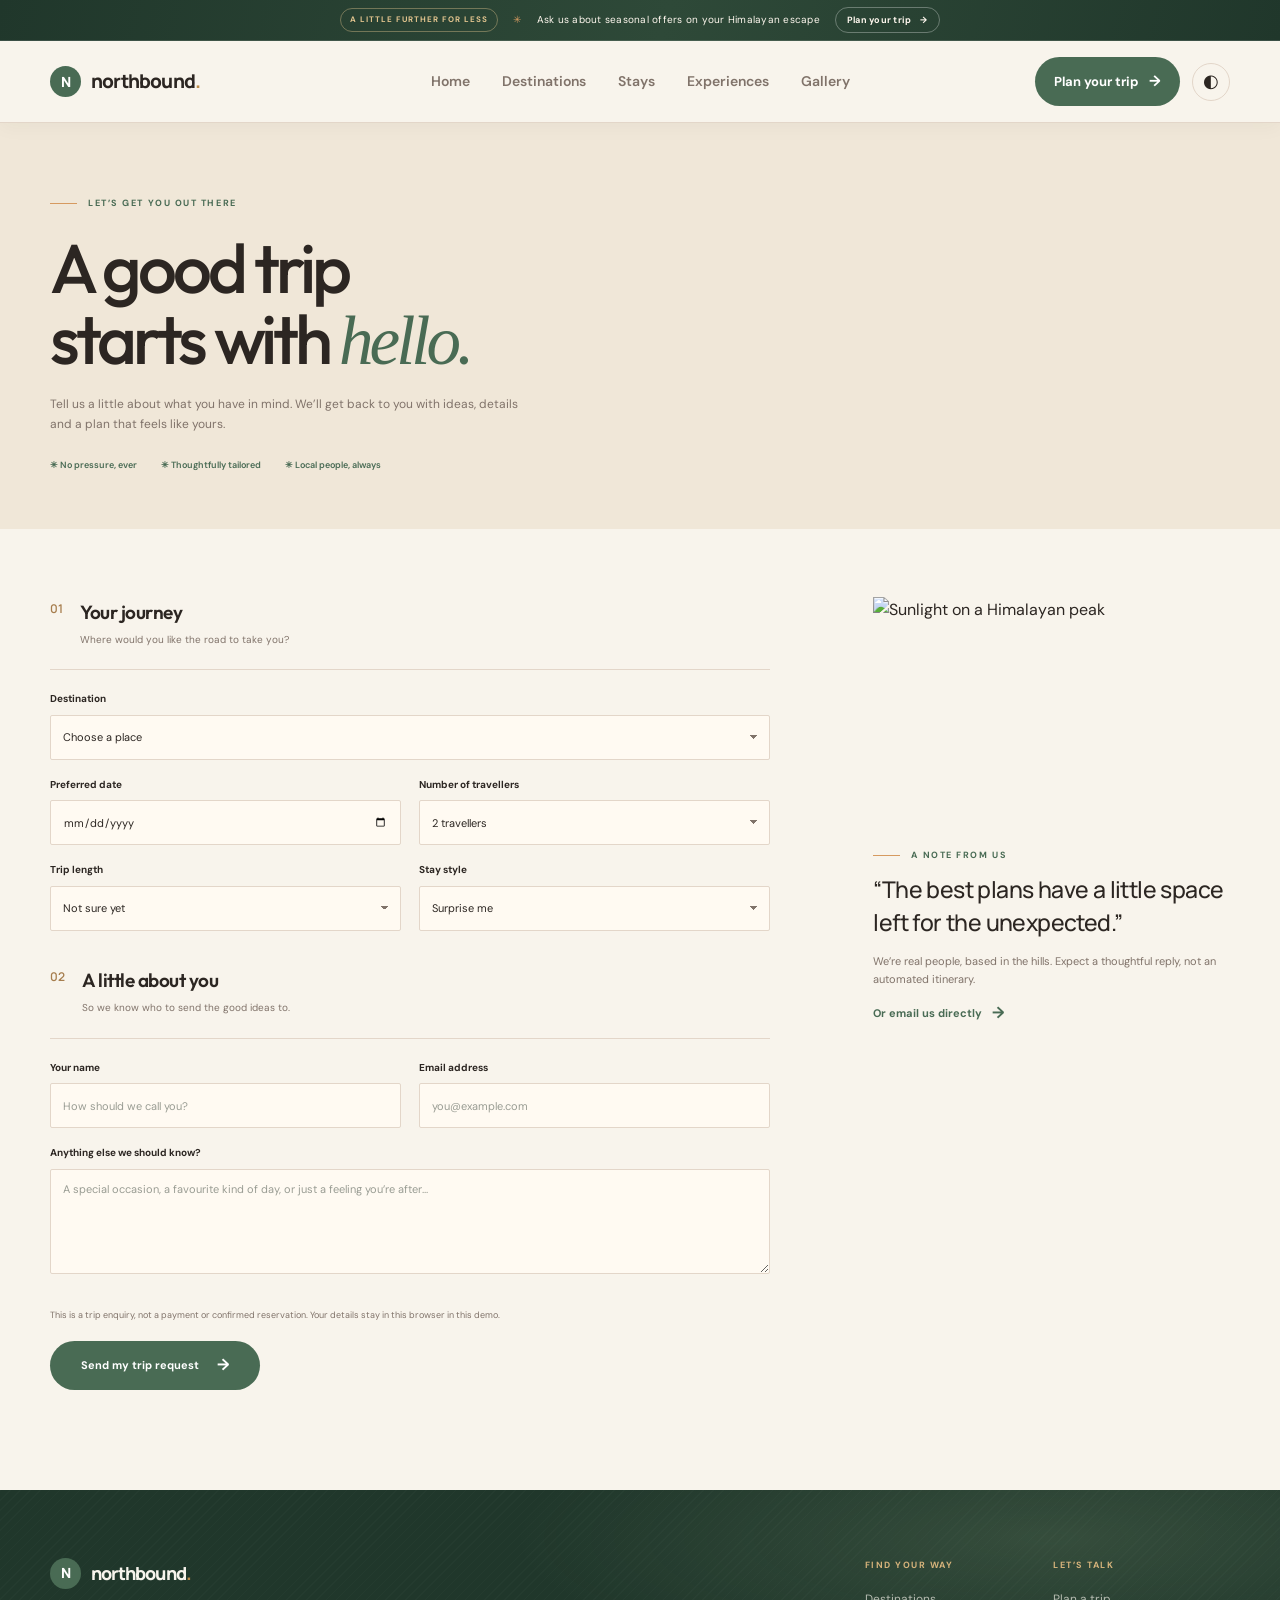
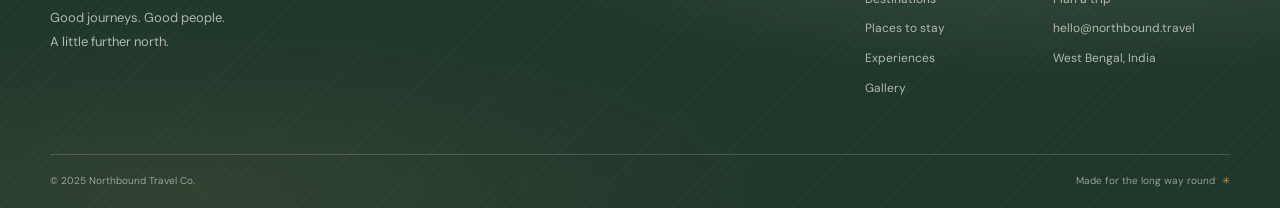
==== booking.html @ 95578950 "Initial commit" ====
<!doctype html>
<html lang="en">
<head>
  <meta charset="utf-8"><meta name="viewport" content="width=device-width, initial-scale=1">
  <meta name="description" content="Tell us about your Himalayan trip and the Northbound team will help shape your journey.">
  <meta name="theme-color" content="#f7f6f1">
  <title>Plan your trip — Northbound</title>
  <link rel="preconnect" href="https://fonts.googleapis.com"><link rel="preconnect" href="https://fonts.gstatic.com" crossorigin>
  <link href="https://fonts.googleapis.com/css2?family=DM+Sans:wght@400;500;600;700&family=Manrope:wght@400;500;600;700;800&family=Outfit:wght@400;500;600;700;800&display=swap" rel="stylesheet">
  <link rel="stylesheet" href="css/travel.css"><script src="js/site.js" defer></script>
</head>
<body>
  <aside class="announcement-bar" aria-label="Seasonal travel offers"><div class="announcement-group"><span>A LITTLE FURTHER FOR LESS</span><span class="announcement-star" aria-hidden="true">✳</span><span>Ask us about seasonal offers on your Himalayan escape</span><a href="booking.html">Plan your trip <span aria-hidden="true">→</span></a></div></aside>
  <header class="site-header"><div class="container nav-wrap"><a class="brand" href="index.html" aria-label="Northbound home"><span class="brand-mark">N</span><span>northbound<span class="brand-period">.</span></span></a><nav class="primary-nav" id="primary-nav" aria-label="Main navigation"><a href="index.html">Home</a><a href="destinations.html">Destinations</a><a href="stays.html">Stays</a><a href="experiences.html">Experiences</a><a href="gallery.html">Gallery</a><a class="nav-book mobile-book active" href="booking.html">Plan your trip <span aria-hidden="true">↗</span></a></nav><div class="header-actions"><a class="header-book" href="booking.html">Plan your trip <span aria-hidden="true">↗</span></a><button class="theme-toggle" type="button" aria-label="Switch to dark mode" title="Toggle color theme"><span class="theme-icon" aria-hidden="true">◐</span></button><button class="menu-toggle" type="button" aria-expanded="false" aria-controls="primary-nav" aria-label="Open menu"><span></span><span></span></button></div></div></header>
  <main>
    <section class="booking-intro"><div class="container booking-intro-inner"><p class="eyebrow"><span class="eyebrow-line"></span> LET’S GET YOU OUT THERE</p><h1>A good trip<br>starts with <em>hello.</em></h1><p>Tell us a little about what you have in mind. We’ll get back to you with ideas, details and a plan that feels like yours.</p><div class="booking-trust"><span>✳ No pressure, ever</span><span>✳ Thoughtfully tailored</span><span>✳ Local people, always</span></div></div></section>
    <section class="booking-section"><div class="container booking-layout">
      <div class="booking-form-wrap">
        <form id="booking-form" class="booking-form">
          <div class="form-step"><span>01</span><div><h2>Your journey</h2><p>Where would you like the road to take you?</p></div></div>
          <div class="form-grid">
            <label class="form-field form-full">Destination<select name="destination" id="destination" required><option value="" disabled selected>Choose a place</option><option>Sandakphu</option><option>Sikkim</option><option>Darjeeling</option><option>Kalimpong</option><option>I'm open to ideas</option></select></label>
            <label class="form-field">Preferred date<input type="date" name="date" id="travel-date"></label>
            <label class="form-field">Number of travellers<select name="guests" required><option value="1">1 traveller</option><option value="2" selected>2 travellers</option><option value="3">3 travellers</option><option value="4">4 travellers</option><option value="5">5 travellers</option><option value="6+">6+ travellers</option></select></label>
            <label class="form-field">Trip length<select name="duration"><option value="">Not sure yet</option><option>Weekend (2–3 nights)</option><option>4–5 nights</option><option>6–8 nights</option><option>More than a week</option></select></label>
            <label class="form-field">Stay style<select name="stay"><option value="">Surprise me</option><option>Family homestay</option><option>Mountain lodge</option><option>Garden hideaways</option><option>Boutique hotel</option><option>A mix of stays</option></select></label>
          </div>
          <div class="form-step form-step-second"><span>02</span><div><h2>A little about you</h2><p>So we know who to send the good ideas to.</p></div></div>
          <div class="form-grid">
            <label class="form-field">Your name<input type="text" name="name" autocomplete="name" placeholder="How should we call you?" required></label>
            <label class="form-field">Email address<input type="email" name="email" autocomplete="email" placeholder="you@example.com" required></label>
            <label class="form-field form-full">Anything else we should know?<textarea name="notes" rows="4" placeholder="A special occasion, a favourite kind of day, or just a feeling you’re after..."></textarea></label>
          </div>
          <p class="form-notice">This is a trip enquiry, not a payment or confirmed reservation. Your details stay in this browser in this demo.</p>
          <button class="button button-dark form-submit" type="submit">Send my trip request <span aria-hidden="true">↗</span></button>
          <div class="form-success" id="form-success" role="status" aria-live="polite" hidden></div>
        </form>
      </div>
      <aside class="booking-aside"><div class="aside-photo"><img src="https://images.unsplash.com/photo-1464822759023-fed622ff2c3b?auto=format&fit=crop&w=900&q=85" alt="Sunlight on a Himalayan peak" loading="lazy"></div><p class="eyebrow"><span class="eyebrow-line"></span> A NOTE FROM US</p><blockquote>“The best plans have a little space left for the unexpected.”</blockquote><p class="aside-note">We’re real people, based in the hills. Expect a thoughtful reply, not an automated itinerary.</p><a class="text-link" href="mailto:hello@northbound.travel">Or email us directly <span aria-hidden="true">→</span></a></aside>
    </div></section>
  </main>
  <footer class="site-footer"><div class="container footer-main"><div><a class="brand footer-brand" href="index.html"><span class="brand-mark">N</span><span>northbound<span class="brand-period">.</span></span></a><p>Good journeys. Good people.<br>A little further north.</p></div><div class="footer-links"><div><strong>FIND YOUR WAY</strong><a href="destinations.html">Destinations</a><a href="stays.html">Places to stay</a><a href="experiences.html">Experiences</a><a href="gallery.html">Gallery</a></div><div><strong>LET’S TALK</strong><a href="booking.html">Plan a trip</a><a href="mailto:hello@northbound.travel">hello@northbound.travel</a><span>West Bengal, India</span></div></div></div><div class="container footer-bottom"><span>© 2025 Northbound Travel Co.</span><span>Made for the long way round <span class="footer-sun">✳</span></span></div></footer>
</body>
</html>
---- css/travel.css ----
:root {
  color-scheme: light;
  --paper: #f8f4ec;
  --surface: #fffaf2;
  --sand: #f0e7d8;
  --ink: #2c2622;
  --muted: #80736a;
  --line: #e3d6c9;
  --forest: #496b54;
  --forest-deep: #2e4938;
  --sun: #d69a60;
  --container: 1180px;
}

:root[data-theme="dark"] {
  color-scheme: dark;
  --paper: #211d1a;
  --surface: #2a2420;
  --sand: #342923;
  --ink: #f2ece4;
  --muted: #bdb0a4;
  --line: #493a31;
  --forest: #9dbb9f;
  --forest-deep: #344b3a;
  --sun: #e5b47c;
}

* { box-sizing: border-box; }
html { scroll-behavior: smooth; }
body {
  margin: 0;
  background: var(--paper);
  color: var(--ink);
  font-family: "DM Sans", sans-serif;
  font-size: 16px;
  line-height: 1.65;
  -webkit-font-smoothing: antialiased;
  transition: background-color .25s ease, color .25s ease;
}
img { display: block; width: 100%; }
a { color: inherit; text-decoration: none; }
button, input, select, textarea { font: inherit; }
button, a, input, select, textarea { -webkit-tap-highlight-color: transparent; }
button:focus-visible, a:focus-visible, input:focus-visible, select:focus-visible, textarea:focus-visible { outline: 3px solid var(--sun); outline-offset: 3px; }
.container { width: min(var(--container), calc(100% - 64px)); margin-inline: auto; }

.announcement-bar { position: relative; z-index: 21; min-height: 40px; color: #fff8ef; background: linear-gradient(105deg, #20372b 0%, var(--forest-deep) 52%, #20372b 100%); border-bottom: 1px solid rgba(255,255,255,.12); }
.announcement-group { display: flex; align-items: center; justify-content: center; gap: 15px; min-height: 40px; padding: 5px 20px; font-size: 10px; letter-spacing: .25px; text-align: center; }
.announcement-group > span:first-child { padding: 4px 9px; color: #e3c58f; border: 1px solid rgba(227,197,143,.4); border-radius: 999px; font-size: 8px; font-weight: 700; letter-spacing: 1px; }
.announcement-group .announcement-star { color: var(--sun); }
.announcement-group a { display: inline-flex; align-items: center; gap: 5px; padding: 5px 11px; color: #fff8ef; border: 1px solid rgba(255,255,255,.3); border-radius: 999px; font-size: 9px; font-weight: 700; transition: background .2s ease,border-color .2s ease; }
.announcement-group a:hover { color: #fff; border-color: rgba(255,255,255,.65); background: rgba(255,255,255,.1); }
.announcement-group a span { padding-left: 4px; }

.site-header { position: relative; z-index: 20; height: 82px; background: var(--paper); border-bottom: 1px solid var(--line); box-shadow: 0 5px 18px rgba(37,48,39,.035); }
.home-page .site-header { position: absolute; top: 40px; right: 0; left: 0; height: 82px; background: transparent; border: 0; box-shadow: none; }
.home-page .site-header .brand, .home-page .primary-nav > a:not(.nav-book) { color: rgba(255,255,255,.88); }
.home-page .primary-nav > a:hover, .home-page .primary-nav > a.active { color: #fff; }
.home-page .theme-toggle { color: #fff; border-color: rgba(255,255,255,.36); background: rgba(16,31,26,.2); }
.home-page .theme-toggle:hover { border-color: var(--sun); }
.home-page .menu-toggle { border-color: rgba(255,255,255,.45); background: rgba(16,31,26,.24); }
.home-page .menu-toggle span { background: #fff; }
.nav-wrap { position: relative; height: 100%; display: grid; grid-template-columns: 1fr auto 1fr; align-items: center; }
.brand { display: inline-flex; align-items: center; gap: 10px; font: 800 19px/1 "Manrope", sans-serif; letter-spacing: -.8px; white-space: nowrap; }
.brand-mark { width: 31px; height: 31px; display: grid; place-items: center; border-radius: 50%; color: #fff; background: var(--forest); font-size: 14px; letter-spacing: 0; }
.brand-period { color: #bd8d4a; }
.primary-nav { display: flex; align-items: center; gap: 32px; }
.primary-nav > a { color: var(--muted); font-size: 14px; font-weight: 600; transition: color .2s ease; }
.primary-nav > a:hover, .primary-nav > a.active { color: var(--ink); }
.primary-nav > .mobile-book { display: none; }
.header-actions { display: flex; align-items: center; justify-self: end; gap: 12px; }
.header-book, .primary-nav > .nav-book { display: inline-flex; align-items: center; justify-content: center; gap: 10px; padding: 12px 19px; color: #fff; background: var(--forest); border-radius: 999px; font-size: 13px; font-weight: 700; white-space: nowrap; }
.header-book:hover, .primary-nav > .nav-book:hover { color: #fff; background: var(--forest-deep); transform: translateY(-1px); }
.primary-nav > .mobile-book { display: none; }
.header-book span, .nav-book span { font-size: 0; }
.header-book span::after, .nav-book span::after { content: "→"; font-size: 15px; }
.theme-toggle { display: grid; place-items: center; width: 38px; height: 38px; border: 1px solid var(--line); border-radius: 50%; background: transparent; color: var(--ink); cursor: pointer; font-size: 18px; }
.theme-toggle:hover { border-color: var(--sun); }
.menu-toggle { display: none; }

.hero { position: relative; min-height: 100vh; min-height: 100svh; overflow: hidden; color: #fff; background: #263a36; }
.hero-image, .hero-video, .hero-shade { position: absolute; inset: 0; }
.hero-image { background: url("https://images.unsplash.com/photo-1464822759023-fed622ff2c3b?auto=format&fit=crop&w=2200&q=90") center 48% / cover; transform: scale(1.015); }
.hero-video { width: 100%; height: 100%; object-fit: cover; object-position: center 48%; }
.hero-video.is-unavailable { display: none; }
.hero-shade { background: linear-gradient(90deg, #14251e 0%, #14251e 37%, rgba(20,37,30,.98) 46%, rgba(20,37,30,.78) 53%, rgba(20,37,30,.18) 72%, rgba(20,37,30,.04) 100%), linear-gradient(0deg, rgba(10,24,20,.46), transparent 48%); }
.hero-shade::before { position: absolute; inset: 0; background: linear-gradient(180deg, rgba(103,139,106,.08), rgba(103,139,106,.3)); clip-path: polygon(55% 0, 61% 0, 48% 100%, 39% 100%); content: ""; }
.hero-shade::after { position: absolute; inset: 0; background-image: linear-gradient(rgba(255,255,255,.035) 1px, transparent 1px), linear-gradient(90deg, rgba(255,255,255,.035) 1px, transparent 1px); background-size: 72px 72px; content: ""; mask-image: linear-gradient(90deg, rgba(0,0,0,.45), transparent 75%); }
.hero-content { position: relative; z-index: 1; max-width: calc(var(--container) + 64px); padding-top: clamp(96px, 13vh, 145px); padding-bottom: 125px; }
.eyebrow { display: flex; align-items: center; gap: 11px; margin: 0 0 22px; color: var(--forest); font-size: 9px; font-weight: 700; letter-spacing: 1.55px; line-height: 1.3; }
.eyebrow-light { color: rgba(255,255,255,.82); }
.eyebrow-line { display: inline-block; width: 27px; height: 1px; background: var(--sun); }
.hero-proof { display: inline-flex; align-items: center; gap: 13px; margin: 0 0 20px; padding: 9px 13px; color: rgba(255,255,255,.86); border: 1px solid rgba(255,255,255,.24); border-radius: 999px; background: rgba(15,31,26,.32); backdrop-filter: blur(10px); font-size: 9px; }
.hero-proof strong { color: #fff; font: 700 11px "Manrope",sans-serif; }
.hero-proof i { width: 1px; height: 14px; background: rgba(255,255,255,.35); }
h1, h2, h3, p, blockquote { margin-top: 0; }
h1, h2, h3 { font-family: "Outfit", sans-serif; }
.hero h1, .page-hero h1 { margin: 0; font-size: clamp(62px, 7.5vw, 102px); font-weight: 500; letter-spacing: -6px; line-height: .96; }
h1 em, h2 em { color: #d8b27b; font-family: Georgia, serif; font-weight: 400; }
.hero-copy { max-width: 430px; margin: 25px 0 29px; color: rgba(255,255,255,.88); font-size: 15px; }
.hero-points { display: flex; flex-wrap: wrap; gap: 8px; margin-top: 28px; }
.hero-points span { padding: 7px 11px; color: rgba(255,255,255,.9); border: 1px solid rgba(255,255,255,.24); border-radius: 999px; background: rgba(18,35,29,.22); backdrop-filter: blur(8px); font-size: 9px; font-weight: 600; letter-spacing: .3px; }
.button { display: inline-flex; align-items: center; justify-content: center; gap: 18px; min-height: 49px; padding: 0 23px; border: 0; border-radius: 999px; font-size: 11px; font-weight: 700; transition: transform .2s ease, background .2s ease, box-shadow .2s ease; cursor: pointer; }
.button:hover { transform: translateY(-2px); box-shadow: 0 8px 20px rgba(18, 38, 29, .16); }
.button span { font-size: 0; transition: transform .2s ease; }
.button span::after { content: "→"; font-size: 16px; }
.button:hover span { transform: translate(2px, -1px); }
.button-light { color: #342923; background: #fff8ef; }
.button-light:hover { color: #342923; background: #f0e3d1; }
.button-dark { color: #fff; background: var(--forest); }
.button-dark:hover { color: #fff; background: var(--forest-deep); }
.hero-caption { position: absolute; right: auto; bottom: 34px; left: max(32px, calc((100% - var(--container)) / 2)); display: flex; align-items: center; gap: 10px; padding: 11px 15px; color: rgba(255,255,255,.92); border: 1px solid rgba(255,255,255,.2); border-radius: 999px; background: rgba(17,32,27,.32); backdrop-filter: blur(10px); font-size: 10px; letter-spacing: .3px; }
.caption-dot { width: 6px; height: 6px; border-radius: 50%; background: var(--sun); }
.caption-divider { color: rgba(255,255,255,.5); }
.hero-index { position: absolute; right: max(32px, calc((100% - var(--container)) / 2)); top: 39px; padding: 9px 13px; border: 1px solid rgba(255,255,255,.25); border-radius: 999px; background: rgba(17,32,27,.24); backdrop-filter: blur(8px); font: 600 10px "Manrope", sans-serif; letter-spacing: 1px; }
.hero-index span { margin: 0 5px; opacity: .5; }
.hero-scroll { position: absolute; z-index: 2; right: max(24px,calc((100% - var(--container))/2)); bottom: 34px; display: flex; flex-direction: column; align-items: center; gap: 12px; color: rgba(255,255,255,.72); }
.hero-scroll span { writing-mode: vertical-rl; font-size: 8px; font-weight: 700; letter-spacing: 2px; }
.hero-scroll i { display: block; width: 1px; height: 42px; background: linear-gradient(rgba(255,255,255,.75),transparent); }

.search-band { position: relative; z-index: 2; background: var(--surface); border-bottom: 1px solid var(--line); }
.trip-search { display: grid; grid-template-columns: 1.3fr 1fr 1fr auto; align-items: center; min-height: 102px; }
.search-field { display: flex; flex-direction: column; gap: 7px; padding: 0 23px; border-right: 1px solid var(--line); }
.search-field:first-child { padding-left: 0; }
.field-kicker { color: var(--muted); font-size: 8px; font-weight: 700; letter-spacing: 1.2px; }
.search-field select, .search-field input { width: 100%; padding: 0; color: var(--ink); border: 0; background-color: transparent; font-size: 12px; font-weight: 600; }
.search-field select { appearance: none; background-image: linear-gradient(45deg, transparent 50%, var(--muted) 50%), linear-gradient(135deg, var(--muted) 50%, transparent 50%); background-position: calc(100% - 6px) 7px, 100% 7px; background-size: 5px 5px, 5px 5px; background-repeat: no-repeat; }
.search-field input { color-scheme: light; }
:root[data-theme="dark"] .search-field input { color-scheme: dark; }
.search-button { margin-left: 24px; white-space: nowrap; }

.section { padding: 104px 0; }
.section-intro { position: relative; overflow: hidden; padding: 96px 0 82px; background: var(--sand); }
.intro-grid { position: relative; display: grid; grid-template-columns: .9fr 1.1fr; gap: 88px; align-items: center; }
.intro-grid > div:first-child { position: relative; }
.intro-grid > div:first-child::after { display: block; width: 52px; height: 3px; margin-top: 28px; background: var(--sun); content: ""; }
.section h2, .feature-copy h2, .closing-cta h2, .banner-cta h2, .food-copy h2 { margin: 0; font-size: clamp(42px, 5vw, 64px); font-weight: 500; letter-spacing: -3.2px; line-height: 1.06; }
.section-intro h2 { font-size: clamp(58px, 7vw, 84px); letter-spacing: -5px; line-height: .98; }
.section h2 em { color: var(--forest); }
.intro-copy { max-width: 590px; padding: 25px 0 25px 33px; border-left: 1px solid var(--line); }
.intro-copy p { margin-bottom: 18px; color: var(--muted); font-size: 14px; }
.intro-copy .large-copy, .stay-intro .large-copy { color: var(--ink); font-family: "Manrope", sans-serif; font-size: 20px; line-height: 1.65; }
.text-link { display: inline-flex; align-items: center; gap: 10px; margin-top: 11px; color: var(--forest); font-size: 11px; font-weight: 700; }
.text-link span { font-size: 16px; transition: transform .2s ease; }
.text-link:hover span { transform: translateX(4px); }
.stat-row { display: grid; grid-template-columns: repeat(4, 1fr); gap: 12px; margin-top: 61px; }
.stat-row > div, .stat-row > p { display: flex; min-height: 88px; flex-direction: column; justify-content: center; gap: 2px; margin: 0; padding: 14px 19px; border: 1px solid var(--line); background: var(--surface); }
.stat-row strong { color: var(--forest); font: 600 27px/1.1 "Outfit", sans-serif; letter-spacing: -1px; }
.stat-row span { color: var(--muted); font-size: 10px; }
.stat-row > p { color: var(--muted); font: italic 15px/1.45 Georgia, serif; }

.section-sand { background: var(--sand); }
.section-sand:has(.destination-grid) { padding-block: 112px; }
.section-heading { display: flex; justify-content: space-between; align-items: end; margin-bottom: 42px; }
.section-sand:has(.destination-grid) .section-heading { margin-bottom: 48px; }
.section-sand:has(.destination-grid) .section-heading h2 { font-size: clamp(48px, 5.5vw, 70px); letter-spacing: -3.8px; }
.heading-link { margin: 0 0 7px; }
.heading-aside { max-width: 315px; margin: 0 0 7px; color: var(--muted); font-size: 12px; }
.destination-grid { display: grid; grid-template-columns: 1.12fr .94fr .94fr; gap: 20px; align-items: start; }
.destination-card { position: relative; display: block; height: 430px; overflow: hidden; color: #fff; background: #69756e; border-radius: 12px; box-shadow: 0 12px 30px rgba(32, 43, 35, .10); isolation: isolate; }
.destination-tall { height: 430px; }
.destination-card::after { position: absolute; inset: 35% 0 0; background: linear-gradient(0deg, rgba(15,24,20,.78), transparent); content: ""; }
.destination-card img { height: 100%; object-fit: cover; transition: transform .8s cubic-bezier(.2,.7,.2,1), filter .4s ease; }
.destination-card:hover img, .listing-image:hover img { transform: scale(1.045); }
.card-tag { position: absolute; z-index: 1; top: 18px; left: 18px; padding: 8px 11px; color: #fff; border: 1px solid rgba(255,255,255,.42); border-radius: 999px; background: rgba(20,33,27,.36); backdrop-filter: blur(10px); font-size: 8px; font-weight: 700; letter-spacing: 1px; }
.destination-info { position: absolute; z-index: 1; right: 22px; bottom: 23px; left: 23px; display: flex; justify-content: space-between; align-items: end; }
.destination-info strong { display: block; font: 600 26px "Outfit", sans-serif; letter-spacing: -.6px; }
.destination-info small { display: block; margin-top: 3px; color: rgba(255,255,255,.78); font-size: 10px; }
.round-arrow { display: grid; place-items: center; width: 42px; height: 42px; border: 1px solid rgba(255,255,255,.65); border-radius: 50%; font-size: 0; transition: color .2s ease, background .2s ease, transform .2s ease; }
.round-arrow::after { content: "→"; font-size: 15px; }
.destination-card:hover .round-arrow { color: var(--forest-deep); background: #fff; transform: translateX(3px); }

.feature-section { padding: 110px 0; }
.feature-grid { display: grid; grid-template-columns: 1.04fr .96fr; gap: 94px; align-items: center; }
.feature-photo { position: relative; min-height: 440px; }
.feature-photo img { height: 440px; object-fit: cover; }
.photo-note { position: absolute; right: -24px; bottom: 26px; padding: 12px 17px; color: #fff; background: var(--forest); font: italic 12px Georgia, serif; }
.feature-copy { padding: 18px 0; }
.feature-copy > p:not(.eyebrow) { max-width: 390px; margin: 23px 0 25px; color: var(--muted); font-size: 13px; }
.feature-detail { display: flex; justify-content: space-between; margin-top: 60px; padding-top: 17px; border-top: 1px solid var(--line); color: var(--muted); font-size: 8px; font-weight: 700; letter-spacing: 1px; }
.quote-section { padding: 54px 0 58px; background: linear-gradient(115deg, #20372b, var(--forest-deep) 58%, #263d31); color: #fff8ef; text-align: center; }
.quote-inner { max-width: 820px; }
.quote-mark { display: block; height: 34px; color: #d4ae76; font: 56px/.85 Georgia, serif; }
.quote-inner blockquote { margin: 10px 0 19px; font: 400 clamp(23px, 2.8vw, 33px)/1.28 "Manrope", sans-serif; letter-spacing: -.8px; }
.quote-inner p { margin: 0; color: rgba(255,255,255,.62); font-size: 8px; font-weight: 700; letter-spacing: 1.5px; }
.quote-inner p span { padding: 0 8px; color: #d4ae76; }
.closing-cta, .banner-cta { padding: 54px 0; color: #fff; background: var(--forest); }
.closing-cta { color: var(--ink); background: var(--sand); }
.closing-cta .eyebrow-light { color: var(--forest); }
.closing-cta h2 em { color: var(--forest); }
.closing-inner, .banner-cta-inner { display: flex; align-items: center; justify-content: space-between; }
.closing-cta h2, .banner-cta h2 { font-size: clamp(40px, 4.5vw, 54px); }
.closing-cta .button, .banner-cta .button { margin-bottom: 6px; }

.site-footer { position: relative; overflow: hidden; padding: 68px 0 0; color: #f7f4ec; background-color: #20372b; background-image: radial-gradient(ellipse at 82% 15%, rgba(151,177,137,.18), transparent 36%), radial-gradient(ellipse at 15% 95%, rgba(198,157,99,.10), transparent 38%), repeating-linear-gradient(135deg, rgba(255,255,255,.018) 0 1px, transparent 1px 7px); }
.footer-main { position: relative; z-index: 1; display: flex; justify-content: space-between; padding-bottom: 55px; }
.footer-brand { font-size: 18px; }
.site-footer .brand-mark { background: #496b54; }
.footer-main > div:first-child > p { margin: 17px 0 0; color: rgba(247,244,236,.68); font-size: 13px; line-height: 1.9; }
.footer-links { display: flex; gap: 100px; padding-right: 35px; }
.footer-links > div { display: flex; flex-direction: column; gap: 10px; }
.footer-links strong { margin-bottom: 7px; color: #d6b37b; font-size: 9px; letter-spacing: 1.5px; }
.footer-links a, .footer-links span { color: rgba(247,244,236,.68); font-size: 12px; transition: color .2s ease; }
.footer-links a:hover { color: #fff; }
.footer-bottom { position: relative; z-index: 1; display: flex; justify-content: space-between; padding-top: 18px; padding-bottom: 19px; border-top: 1px solid rgba(255,255,255,.16); color: rgba(247,244,236,.55); font-size: 10px; }
.footer-sun { margin-left: 4px; color: #be935a; }

.page-hero { position: relative; min-height: 470px; overflow: hidden; color: #fff; background: #293c35; }
.gallery-hero { padding: 85px 0 82px; background: var(--sand); }
.gallery-hero-content { max-width: var(--container); }
.gallery-hero h1 { margin: 0; color: var(--ink); font-size: clamp(58px,7vw,88px); font-weight: 500; letter-spacing: -4.8px; line-height: .98; }
.gallery-hero h1 em { color: var(--forest); }
.gallery-hero-content > p:last-child { max-width: 480px; margin: 21px 0 0; color: var(--muted); font-size: 14px; }
.gallery-section { background: var(--paper); }
.gallery-heading { margin-bottom: 42px; }
.gallery-grid { display: grid; grid-template-columns: repeat(3,minmax(0,1fr)); gap: 18px; align-items: start; }
.gallery-item, .gallery-item.gallery-tall, .gallery-item.gallery-wide { position: relative; height: 330px; margin: 0; overflow: hidden; border-radius: 10px; color: #fff; background: #46564c; isolation: isolate; }
.gallery-item.gallery-wide { grid-column: span 2; }
.gallery-item::after { position: absolute; z-index: 0; inset: 35% 0 0; background: linear-gradient(0deg,rgba(13,24,18,.76),transparent); content: ""; }
.gallery-item img { height: 100%; object-fit: cover; transition: transform .7s cubic-bezier(.2,.7,.2,1); }
.gallery-item:hover img { transform: scale(1.045); }
.gallery-item figcaption { position: absolute; z-index: 1; right: 20px; bottom: 19px; left: 20px; display: flex; flex-direction: column; gap: 6px; }
.gallery-item figcaption span { color: rgba(255,255,255,.75); font-size: 8px; font-weight: 700; letter-spacing: 1.2px; }
.gallery-item figcaption strong { font: 500 21px "Outfit",sans-serif; }
.destination-detail-hero { position: relative; min-height: 620px; overflow: hidden; color: #fff; background: #293c35; }
.destination-detail-photo, .destination-detail-shade { position: absolute; inset: 0; }
.destination-detail-photo { background-position: center 48%; background-size: cover; transition: background-image .25s ease; }
.destination-detail-shade { background: linear-gradient(90deg,rgba(16,31,26,.78),rgba(16,31,26,.27) 62%,rgba(16,31,26,.03)),linear-gradient(0deg,rgba(16,29,26,.36),transparent 45%); }
.destination-detail-hero-content { position: relative; z-index: 1; padding-top: 42px; padding-bottom: 100px; }
.detail-back { display: inline-block; margin-bottom: 72px; color: rgba(255,255,255,.82); font-size: 12px; }
.detail-back:hover { color: #fff; }
.destination-detail-hero h1 { max-width: 780px; margin: 0; font-size: clamp(54px,7vw,88px); font-weight: 500; letter-spacing: -4.7px; line-height: 1.02; }
.destination-detail-hero h1 em { display: block; }
.destination-detail-hero-content > p:not(.eyebrow) { max-width: 440px; margin: 20px 0 27px; color: rgba(255,255,255,.84); font-size: 15px; }
.detail-location { position: absolute; right: max(32px,calc((100% - var(--container))/2)); bottom: 30px; color: rgba(255,255,255,.83); font-size: 10px; letter-spacing: .5px; }
.detail-facts-wrap { position: relative; z-index: 2; background: var(--surface); border-bottom: 1px solid var(--line); }
.detail-facts { display: grid; grid-template-columns: repeat(4,1fr); }
.detail-facts > div { display: flex; min-height: 105px; flex-direction: column; justify-content: center; gap: 8px; padding: 18px 25px; border-right: 1px solid var(--line); }
.detail-facts > div:first-child { padding-left: 0; }
.detail-facts > div:last-child { border: 0; }
.detail-facts span { color: var(--muted); font-size: 8px; font-weight: 700; letter-spacing: 1.15px; }
.detail-facts strong { color: var(--ink); font: 600 18px "Outfit",sans-serif; }
.detail-facts small { color: var(--muted); font: 400 10px "DM Sans",sans-serif; }
.detail-overview { background: var(--paper); }
.detail-overview-grid { display: grid; grid-template-columns: .9fr 1.1fr; gap: 100px; align-items: center; }
.detail-overview h2, .detail-highlights h2 { margin: 0; font-size: clamp(48px,5.5vw,70px); font-weight: 500; letter-spacing: -3.8px; line-height: 1.03; }
.detail-overview h2 em, .detail-highlights h2 em { color: var(--forest); }
.detail-overview-grid > div:last-child { max-width: 570px; }
.detail-overview-grid > div:last-child p:not(.text-link) { color: var(--muted); font-size: 13px; }
.detail-overview-grid > div:last-child .detail-lede { color: var(--ink)!important; font: 500 21px/1.55 "Manrope",sans-serif; }
.detail-overview .text-link { margin-top: 8px; }
.detail-photo-story { padding: 24px 0 110px; background: var(--paper); }
.detail-photo-grid { display: grid; grid-template-columns: 1.08fr .92fr; gap: 88px; align-items: center; }
.detail-photo-grid > img { width: 100%; height: 440px; border-radius: 12px; object-fit: cover; }
.detail-photo-grid h2 { margin: 0; font-size: clamp(48px,5.5vw,70px); font-weight: 500; letter-spacing: -3.8px; line-height: 1.03; }
.detail-photo-grid h2 em { color: var(--forest); }
.detail-photo-grid > div > p:last-child { max-width: 400px; margin: 20px 0 0; color: var(--muted); font-size: 13px; }
.detail-highlights { background: var(--sand); }
.detail-highlight-grid { display: grid; grid-template-columns: repeat(3,1fr); gap: 18px; }
.detail-highlight-grid article { min-height: 205px; padding: 24px 25px; border: 1px solid var(--line); border-radius: 10px; background: var(--surface); }
.detail-highlight-grid article > span { color: var(--forest); font: 600 12px "Manrope",sans-serif; }
.detail-highlight-grid h3 { margin: 27px 0 9px; font-size: 20px; font-weight: 600; }
.detail-highlight-grid p { max-width: 310px; margin: 0; color: var(--muted); font-size: 12px; }
.detail-enquiry { padding: 100px 0; background: var(--paper); scroll-margin-top: 24px; }
.detail-enquiry-layout { display: grid; grid-template-columns: .82fr 1.18fr; gap: 90px; align-items: start; }
.detail-enquiry-intro { position: sticky; top: 35px; }
.detail-enquiry-intro h2 { margin: 0; font-size: clamp(46px,5.2vw,66px); font-weight: 500; letter-spacing: -3.5px; line-height: 1.05; }
.detail-enquiry-intro h2 em { color: var(--forest); }
.detail-enquiry-intro > p:not(.eyebrow) { max-width: 350px; margin: 21px 0; color: var(--muted); font-size: 13px; }
.enquiry-promise { display: flex; flex-direction: column; gap: 9px; color: var(--forest); font-size: 11px; font-weight: 600; }
.detail-enquiry-form { padding: 30px; border: 1px solid var(--line); border-radius: 12px; background: var(--surface); box-shadow: 0 16px 40px rgba(32,43,35,.06); }
.detail-enquiry-form .form-step h3 { margin: 0; font-size: 19px; font-weight: 600; letter-spacing: -.5px; }
.page-hero-image { position: absolute; inset: 0; background-position: center; background-size: cover; }
.destination-hero .page-hero-image { background-image: linear-gradient(90deg,rgba(16,31,26,.72),rgba(16,31,26,.08)),url("https://images.unsplash.com/photo-1470770841072-f978cf4d019e?auto=format&fit=crop&w=2000&q=85"); }
.stays-hero .page-hero-image { background-image: linear-gradient(90deg,rgba(16,31,26,.72),rgba(16,31,26,.08)),url("https://images.unsplash.com/photo-1445019980597-93fa8acb246c?auto=format&fit=crop&w=2000&q=85"); }
.experiences-hero .page-hero-image { background-image: linear-gradient(90deg,rgba(16,31,26,.72),rgba(16,31,26,.08)),url("https://images.unsplash.com/photo-1500530855697-b586d89ba3ee?auto=format&fit=crop&w=2000&q=85"); }
.page-hero-content { position: relative; padding-top: 84px; padding-bottom: 85px; }
.page-hero h1 { font-size: clamp(54px, 7vw, 82px); }
.page-hero-content > p:last-child { max-width: 360px; margin: 21px 0 0; color: rgba(255,255,255,.83); font-size: 13px; }
.listing-grid { display: grid; grid-template-columns: repeat(2, 1fr); gap: 45px 23px; }
.listing-card { background: var(--surface); }
.listing-image { position: relative; display: block; height: 280px; overflow: hidden; background: #68766d; }
.listing-image img { height: 100%; object-fit: cover; transition: transform .7s cubic-bezier(.2,.7,.2,1); }
.listing-details { padding: 21px 22px 23px; }
.listing-meta { display: flex; justify-content: space-between; color: var(--muted); font-size: 8px; font-weight: 700; letter-spacing: .8px; }
.listing-details h3 { margin: 14px 0 8px; font-size: 21px; font-weight: 600; letter-spacing: -.7px; }
.listing-details > p { max-width: 460px; margin: 0; color: var(--muted); font-size: 11px; }
.listing-bottom { display: flex; justify-content: space-between; align-items: center; margin-top: 19px; padding-top: 14px; border-top: 1px solid var(--line); color: var(--muted); font-size: 10px; }
.listing-bottom strong { color: var(--ink); font-size: 13px; }
.listing-bottom small { font-size: 9px; }
.listing-bottom .text-link { margin: 0; }
.banner-cta { background: var(--forest-deep); }

.stay-intro { display: grid; grid-template-columns: 1fr 1fr; gap: 100px; align-items: center; }
.stay-intro > div:last-child { max-width: 450px; }
.stay-intro > div:last-child > p:last-child { color: var(--muted); font-size: 12px; }
.stay-grid { display: grid; grid-template-columns: repeat(3, 1fr); gap: 20px; }
.stay-card { background: var(--surface); }
.stay-card > img { height: 230px; object-fit: cover; }
.stay-card-content { padding: 22px 20px 25px; }
.stay-number { color: var(--muted); font-size: 8px; font-weight: 700; letter-spacing: 1.1px; }
.stay-card h3 { margin: 10px 0 8px; font-size: 19px; font-weight: 600; }
.stay-card p { min-height: 59px; margin: 0; color: var(--muted); font-size: 11px; }
.food-section { padding: 93px 0; color: #fff; background: var(--forest-deep); }
.food-grid { display: grid; grid-template-columns: 1fr .9fr; gap: 90px; align-items: center; }
.food-grid > img { height: 360px; object-fit: cover; }
.food-copy > p:not(.eyebrow) { max-width: 440px; margin: 22px 0 25px; color: rgba(255,255,255,.8); font-size: 12px; }

.experience-grid { display: grid; grid-template-columns: 1fr 1fr; gap: 18px; }
.experience-card { position: relative; height: 350px; overflow: hidden; color: #fff; background: #40564a; }
.experience-card.exp-wide { grid-column: 1 / -1; height: 420px; }
.experience-card::after { position: absolute; inset: 30% 0 0; background: linear-gradient(0deg,rgba(15,25,20,.8),transparent); content: ""; }
.experience-card img { height: 100%; object-fit: cover; transition: transform .7s ease; }
.experience-card:hover img { transform: scale(1.04); }
.experience-overlay { position: absolute; z-index: 1; right: 25px; bottom: 24px; left: 25px; }
.experience-overlay > span { font-size: 8px; font-weight: 700; letter-spacing: 1px; }
.experience-overlay h3 { margin: 8px 0 5px; font-size: 25px; font-weight: 600; }
.experience-overlay p { max-width: 430px; margin: 0; color: rgba(255,255,255,.8); font-size: 11px; }
.values-grid { display: grid; grid-template-columns: .95fr 1.05fr; gap: 100px; align-items: start; }
.value-list article { display: grid; grid-template-columns: 44px 1fr; gap: 20px; padding: 22px 0; border-bottom: 1px solid var(--line); }
.value-list article:first-child { padding-top: 4px; }
.value-list article > span { color: #a67d4d; font: 500 14px "Manrope", sans-serif; }
.value-list h3 { margin: 0 0 6px; font-size: 17px; font-weight: 600; }
.value-list p { max-width: 430px; margin: 0; color: var(--muted); font-size: 11px; }

.booking-intro { padding: 75px 0 56px; background: var(--sand); }
.booking-intro-inner { max-width: var(--container); }
.booking-intro h1 { margin: 0; font: 500 clamp(47px, 6vw, 69px)/1.04 "Outfit", sans-serif; letter-spacing: -4px; }
.booking-intro h1 em { color: var(--forest); font-family: Georgia, serif; font-weight: 400; }
.booking-intro-inner > p:not(.eyebrow) { max-width: 470px; margin: 17px 0 0; color: var(--muted); font-size: 12px; }
.booking-trust { display: flex; gap: 24px; margin-top: 23px; color: var(--forest); font-size: 9px; font-weight: 600; }
.booking-section { padding: 68px 0 100px; }
.booking-layout { display: grid; grid-template-columns: 1.35fr .65fr; gap: 83px; align-items: start; }
.booking-form-wrap { max-width: 720px; }
.form-step { display: flex; align-items: flex-start; gap: 17px; padding-bottom: 21px; border-bottom: 1px solid var(--line); }
.form-step > span { padding-top: 3px; color: #a67d4d; font: 600 12px "Manrope", sans-serif; }
.form-step h2 { margin: 0; font-size: 19px; font-weight: 600; letter-spacing: -.5px; }
.form-step p { margin: 4px 0 0; color: var(--muted); font-size: 10px; }
.form-grid { display: grid; grid-template-columns: 1fr 1fr; gap: 17px 18px; margin: 21px 0 34px; }
.form-field { display: flex; flex-direction: column; gap: 7px; color: var(--ink); font-size: 10px; font-weight: 700; }
.form-full { grid-column: 1 / -1; }
.form-field input, .form-field select, .form-field textarea { width: 100%; min-height: 45px; padding: 10px 12px; border: 1px solid var(--line); border-radius: 2px; background: var(--surface); color: var(--ink); font-size: 11px; font-weight: 400; }
.form-field input::placeholder, .form-field textarea::placeholder { color: #999c93; }
.form-field textarea { min-height: 105px; resize: vertical; }
.form-field select { appearance: none; background-image: linear-gradient(45deg, transparent 50%, var(--muted) 50%), linear-gradient(135deg, var(--muted) 50%, transparent 50%); background-position: calc(100% - 15px) 19px, calc(100% - 11px) 19px; background-size: 4px 4px, 4px 4px; background-repeat: no-repeat; }
.form-field input[type="date"] { color-scheme: light; }
:root[data-theme="dark"] .form-field input[type="date"] { color-scheme: dark; }
.form-step-second { margin-top: 6px; }
.form-notice { margin: 0 0 18px; color: var(--muted); font-size: 9px; }
.form-submit { min-width: 210px; }
.form-success { margin-top: 18px; padding: 16px 18px; border-left: 3px solid var(--forest); background: var(--sand); color: var(--ink); font-size: 12px; }
.form-success strong { display: block; margin-bottom: 3px; font-family: "Manrope", sans-serif; }
.booking-aside { padding-top: 0; }
.aside-photo { height: 225px; margin-bottom: 28px; overflow: hidden; }
.aside-photo img { height: 100%; object-fit: cover; }
.booking-aside .eyebrow { margin-bottom: 12px; }
.booking-aside blockquote { margin: 0 0 14px; font: 500 23px/1.4 "Manrope", sans-serif; letter-spacing: -.6px; }
.aside-note { margin: 0 0 11px; color: var(--muted); font-size: 11px; }
.booking-aside .text-link { margin-top: 0; }

@media (max-width: 900px) {
  .container { width: min(var(--container), calc(100% - 44px)); }
  .primary-nav { gap: 21px; }
  .primary-nav > a { font-size: 13px; }
  .theme-toggle { margin-left: 12px; }
  .hero { min-height: 100vh; min-height: 100svh; }
  .intro-grid, .feature-grid, .stay-intro, .values-grid { gap: 38px; }
  .section-intro h2 { font-size: 66px; }
  .stat-row { gap: 9px; }
  .stat-row > div, .stat-row > p { padding-inline: 13px; }
  .destination-card { height: 370px; }
  .destination-tall { height: 370px; }
  .feature-photo, .feature-photo img { min-height: 370px; height: 370px; }
  .booking-layout { gap: 42px; }
  .detail-overview-grid { gap: 48px; }
  .detail-photo-grid { gap: 42px; }
  .detail-enquiry-layout { gap: 44px; }
  .footer-links { gap: 45px; padding-right: 0; }
}

@media (max-width: 680px) {
  .container { width: calc(100% - 40px); }
  .announcement-group { flex-wrap: wrap; gap: 4px 8px; min-height: 42px; padding: 6px 12px; font-size: 8px; line-height: 1.3; }
  .announcement-group > span:first-child { padding: 3px 7px; font-size: 7px; }
  .announcement-group a { padding: 3px 9px; font-size: 8px; }
  .site-header { height: 70px; }
  .home-page .site-header { top: 40px; height: 70px; }
  .nav-wrap { display: flex; justify-content: space-between; }
  .brand { font-size: 16px; }
  .menu-toggle { display: flex; flex-direction: column; justify-content: center; gap: 5px; width: 38px; height: 38px; padding: 8px; border: 1px solid var(--line); border-radius: 50%; background: transparent; cursor: pointer; }
  .menu-toggle span { display: block; width: 18px; height: 1px; background: var(--ink); transition: transform .2s ease; }
  .menu-toggle[aria-expanded="true"] span:first-child { transform: translateY(3px) rotate(45deg); }
  .menu-toggle[aria-expanded="true"] span:last-child { transform: translateY(-3px) rotate(-45deg); }
  .header-actions { gap: 8px; margin-left: auto; }
  .header-book { display: none; }
  .theme-toggle { width: 36px; height: 36px; }
  .primary-nav { position: absolute; top: 69px; right: 0; left: 0; display: none; align-items: stretch; gap: 0; padding: 10px 20px 20px; background: var(--paper); border-bottom: 1px solid var(--line); box-shadow: 0 12px 18px rgba(0,0,0,.08); }
  .primary-nav.is-open { display: flex; flex-direction: column; }
  .home-page .primary-nav.is-open > a:not(.nav-book) { color: var(--muted); }
  .home-page .primary-nav.is-open > a.active { color: var(--ink); }
  .primary-nav > a { padding: 13px 4px; border-bottom: 1px solid var(--line); font-size: 14px; }
  .primary-nav > .mobile-book { display: inline-flex; align-self: flex-start; margin: 14px 0 0; padding: 12px 18px; border: 0; }
  .hero { min-height: 575px; }
  .hero-image { background-position: 58% center; }
  .hero-shade { background: linear-gradient(90deg,rgba(17,34,31,.76),rgba(19,34,31,.3)),linear-gradient(0deg,rgba(16,29,26,.52),transparent 55%); }
  .hero-content { padding-top: 111px; padding-bottom: 108px; }
  .hero h1 { font-size: clamp(56px, 14vw, 76px); letter-spacing: -3.8px; }
  .hero-copy { max-width: 320px; font-size: 13px; }
  .hero-points { gap: 6px; margin-top: 20px; }
  .hero-points span { padding: 6px 9px; font-size: 8px; }
  .hero-index { top: 25px; right: 20px; }
  .hero-caption { right: auto; left: 20px; bottom: 18px; gap: 7px; padding: 9px 11px; font-size: 8px; }
  .hero-scroll { right: 17px; bottom: 18px; }
  .hero-scroll span { font-size: 7px; }
  .trip-search { grid-template-columns: 1fr 1fr; gap: 0; padding-block: 14px; }
  .search-field { min-height: 61px; justify-content: center; padding: 5px 12px; border-bottom: 1px solid var(--line); }
  .search-field:first-child { padding-left: 12px; }
  .search-field:nth-child(2) { border-right: 0; }
  .search-field:nth-child(3) { border-bottom: 0; }
  .search-field select, .search-field input { font-size: 10px; }
  .search-button { min-height: 42px; margin: 0 0 0 12px; padding-inline: 12px; font-size: 9px; }
  .section { padding: 72px 0; }
  .section-intro { padding: 66px 0 61px; }
  .intro-grid, .feature-grid, .stay-intro, .values-grid, .food-grid { grid-template-columns: 1fr; gap: 27px; }
  .section h2, .feature-copy h2, .closing-cta h2, .banner-cta h2, .food-copy h2 { font-size: 47px; letter-spacing: -2.6px; }
  .section-intro h2 { font-size: 59px; letter-spacing: -3.8px; }
  .intro-grid > div:first-child::after { margin-top: 18px; }
  .intro-copy { padding: 0 0 0 17px; }
  .intro-copy p { font-size: 12px; }
  .intro-copy .large-copy, .stay-intro .large-copy { font-size: 16px; }
  .stat-row { grid-template-columns: 1fr 1fr; gap: 20px 10px; margin-top: 43px; }
  .stat-row { gap: 9px; }
  .stat-row > div, .stat-row > p { min-height: 78px; padding: 12px; }
  .stat-row strong { font-size: 23px; }
  .section-heading { align-items: start; gap: 12px; }
  .section-sand:has(.destination-grid) { padding-block: 74px; }
  .section-sand:has(.destination-grid) .section-heading { margin-bottom: 29px; }
  .section-sand:has(.destination-grid) .section-heading h2 { font-size: 45px; letter-spacing: -2.8px; }
  .heading-link { align-self: end; margin-bottom: 4px; white-space: nowrap; font-size: 9px; }
  .heading-aside { margin-top: 0; font-size: 10px; }
  .destination-grid { grid-template-columns: 1fr 1fr; gap: 11px; }
  .destination-card, .destination-tall { height: 280px; border-radius: 10px; }
  .destination-card:first-child { grid-column: 1 / -1; }
  .destination-info { right: 12px; bottom: 14px; left: 13px; }
  .destination-info strong { font-size: 18px; }
  .destination-info small { font-size: 8px; }
  .round-arrow { width: 32px; height: 32px; }
  .card-tag { top: 11px; left: 11px; padding: 6px 7px; font-size: 7px; }
  .feature-section { padding: 72px 0; }
  .feature-grid { gap: 34px; }
  .feature-photo, .feature-photo img { min-height: 300px; height: 300px; }
  .photo-note { right: -5px; bottom: 16px; }
  .feature-copy > p:not(.eyebrow) { font-size: 12px; }
  .feature-detail { margin-top: 37px; }
  .quote-section { padding: 48px 0 50px; }
  .quote-inner blockquote { font-size: 23px; }
  .closing-cta, .banner-cta { padding: 45px 0; }
  .closing-inner, .banner-cta-inner { align-items: flex-start; flex-direction: column; gap: 27px; }
  .site-footer { padding-top: 40px; }
  .footer-main { flex-direction: column; gap: 35px; padding-bottom: 32px; }
  .footer-links { justify-content: space-between; gap: 24px; }
  .footer-bottom { gap: 12px; font-size: 10px; }
  .page-hero { min-height: 410px; }
  .gallery-hero { padding: 69px 0 64px; }
  .gallery-hero h1 { font-size: 61px; letter-spacing: -3.7px; }
  .gallery-hero-content > p:last-child { max-width: 350px; font-size: 12px; }
  .gallery-grid { grid-template-columns: repeat(2,minmax(0,1fr)); gap: 11px; }
  .gallery-item, .gallery-item.gallery-tall, .gallery-item.gallery-wide { height: 250px; border-radius: 8px; }
  .gallery-item.gallery-wide { grid-column: 1 / -1; }
  .gallery-item figcaption { right: 12px; bottom: 13px; left: 12px; }
  .gallery-item figcaption strong { font-size: 16px; }
  .gallery-item figcaption span { font-size: 7px; }
  .destination-detail-hero { min-height: 570px; }
  .destination-detail-hero-content { padding-top: 25px; padding-bottom: 78px; }
  .detail-back { margin-bottom: 75px; font-size: 11px; }
  .destination-detail-hero h1 { font-size: clamp(49px,12vw,67px); letter-spacing: -3px; }
  .destination-detail-hero-content > p:not(.eyebrow) { max-width: 320px; font-size: 13px; }
  .detail-location { right: 20px; bottom: 20px; font-size: 8px; }
  .detail-facts { grid-template-columns: 1fr 1fr; }
  .detail-facts > div { min-height: 82px; padding: 13px 14px; border-bottom: 1px solid var(--line); }
  .detail-facts > div:first-child { padding-left: 14px; }
  .detail-facts > div:nth-child(2) { border-right: 0; }
  .detail-facts > div:nth-child(3), .detail-facts > div:nth-child(4) { border-bottom: 0; }
  .detail-facts strong { font-size: 16px; }
  .detail-overview-grid { grid-template-columns: 1fr; gap: 25px; }
  .detail-overview h2, .detail-highlights h2 { font-size: 48px; letter-spacing: -2.8px; }
  .detail-overview-grid > div:last-child .detail-lede { font-size: 18px; }
  .detail-photo-story { padding: 4px 0 72px; }
  .detail-photo-grid { grid-template-columns: 1fr; gap: 27px; }
  .detail-photo-grid > img { height: 290px; border-radius: 9px; }
  .detail-photo-grid h2 { font-size: 47px; letter-spacing: -2.7px; }
  .detail-enquiry { padding: 70px 0; }
  .detail-enquiry-layout { grid-template-columns: 1fr; gap: 30px; }
  .detail-enquiry-intro { position: static; }
  .detail-enquiry-intro h2 { font-size: 47px; letter-spacing: -2.7px; }
  .detail-enquiry-form { padding: 20px 16px; }
  .detail-enquiry-form .form-grid { grid-template-columns: 1fr; }
  .detail-enquiry-form .form-full { grid-column: auto; }
  .detail-highlight-grid { grid-template-columns: 1fr; gap: 11px; }
  .detail-highlight-grid article { min-height: 0; padding: 20px; }
  .detail-highlight-grid h3 { margin: 15px 0 7px; font-size: 18px; }
  .page-hero-content { padding-top: 83px; padding-bottom: 63px; }
  .page-hero h1 { font-size: 58px; letter-spacing: -3.8px; }
  .page-hero-content > p:last-child { max-width: 300px; font-size: 12px; }
  .listing-grid { grid-template-columns: 1fr; gap: 22px; }
  .listing-image { height: 245px; }
  .listing-details { padding: 17px 16px 20px; }
  .listing-details h3 { font-size: 19px; }
  .listing-meta { font-size: 7px; }
  .listing-bottom { font-size: 9px; }
  .stay-intro { gap: 20px; }
  .stay-grid { grid-template-columns: 1fr; gap: 17px; }
  .stay-card { display: grid; grid-template-columns: .9fr 1.1fr; }
  .stay-card > img { height: 100%; min-height: 220px; }
  .stay-card-content { padding: 16px 14px; }
  .stay-card h3 { font-size: 16px; }
  .stay-card p { min-height: auto; font-size: 10px; }
  .stay-card .text-link { font-size: 9px; }
  .food-section { padding: 66px 0; }
  .food-grid { gap: 30px; }
  .food-grid > img { height: 255px; }
  .experience-grid { grid-template-columns: 1fr; gap: 12px; }
  .experience-card, .experience-card.exp-wide { grid-column: auto; height: 300px; }
  .experience-overlay { right: 17px; bottom: 17px; left: 17px; }
  .experience-overlay h3 { font-size: 21px; }
  .values-grid { gap: 32px; }
  .booking-intro { padding: 57px 0 40px; }
  .booking-intro h1 { font-size: 52px; letter-spacing: -3px; }
  .booking-trust { flex-wrap: wrap; gap: 8px 16px; font-size: 8px; }
  .booking-section { padding: 43px 0 70px; }
  .booking-layout { grid-template-columns: 1fr; gap: 48px; }
  .form-grid { gap: 14px 11px; }
  .form-field { font-size: 9px; }
  .form-field input, .form-field select, .form-field textarea { padding: 9px; font-size: 10px; }
  .aside-photo { height: 210px; }
}

@media (prefers-reduced-motion: reduce) {
  *, *::before, *::after { scroll-behavior: auto !important; transition-duration: .01ms !important; animation-duration: .01ms !important; }
}

@media (max-width: 420px) {
  .gallery-grid { grid-template-columns: 1fr; }
  .gallery-item, .gallery-item.gallery-tall, .gallery-item.gallery-wide { grid-column: auto; height: 300px; }
}
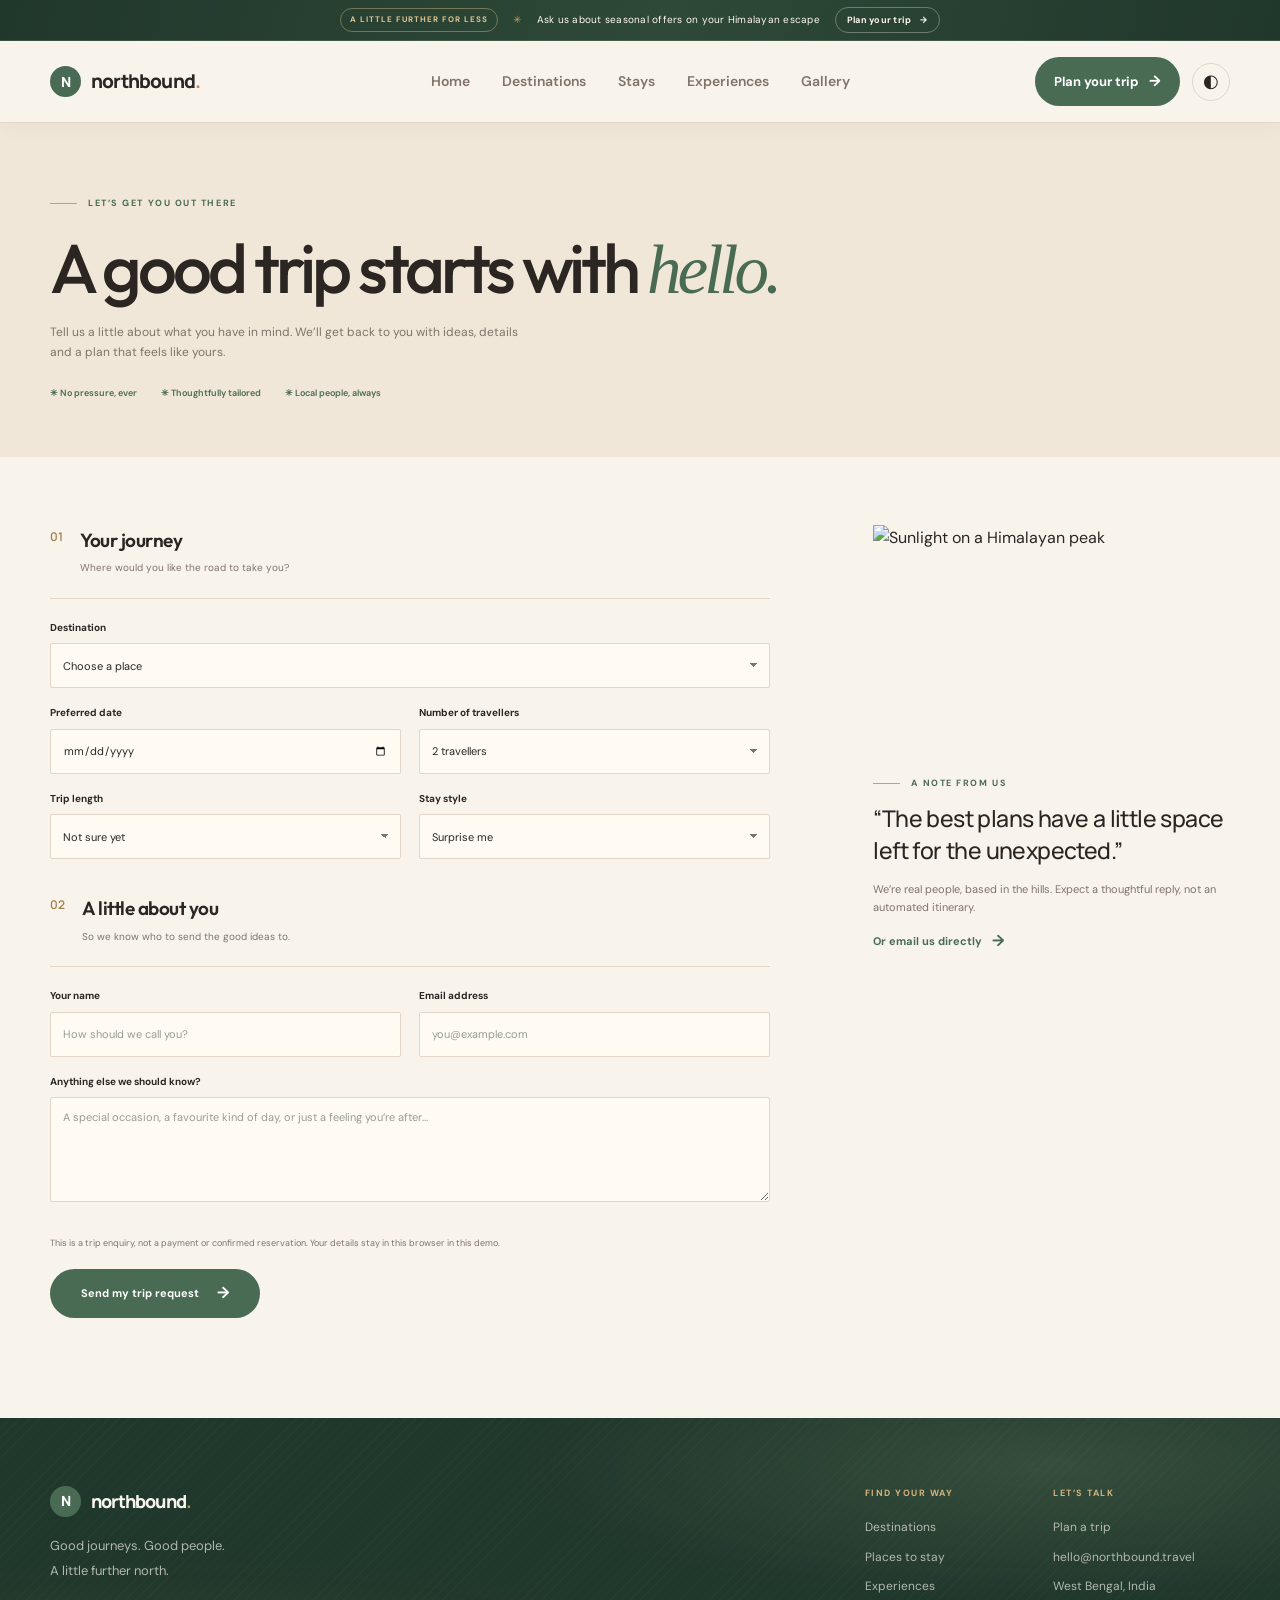
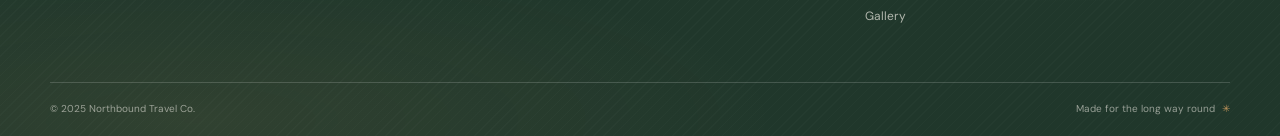
==== commit 145ddd00: "travel project" ====
--- a/booking.html
+++ b/booking.html
@@ -13,7 +13,7 @@
   <aside class="announcement-bar" aria-label="Seasonal travel offers"><div class="announcement-group"><span>A LITTLE FURTHER FOR LESS</span><span class="announcement-star" aria-hidden="true">✳</span><span>Ask us about seasonal offers on your Himalayan escape</span><a href="booking.html">Plan your trip <span aria-hidden="true">→</span></a></div></aside>
   <header class="site-header"><div class="container nav-wrap"><a class="brand" href="index.html" aria-label="Northbound home"><span class="brand-mark">N</span><span>northbound<span class="brand-period">.</span></span></a><nav class="primary-nav" id="primary-nav" aria-label="Main navigation"><a href="index.html">Home</a><a href="destinations.html">Destinations</a><a href="stays.html">Stays</a><a href="experiences.html">Experiences</a><a href="gallery.html">Gallery</a><a class="nav-book mobile-book active" href="booking.html">Plan your trip <span aria-hidden="true">↗</span></a></nav><div class="header-actions"><a class="header-book" href="booking.html">Plan your trip <span aria-hidden="true">↗</span></a><button class="theme-toggle" type="button" aria-label="Switch to dark mode" title="Toggle color theme"><span class="theme-icon" aria-hidden="true">◐</span></button><button class="menu-toggle" type="button" aria-expanded="false" aria-controls="primary-nav" aria-label="Open menu"><span></span><span></span></button></div></div></header>
   <main>
-    <section class="booking-intro"><div class="container booking-intro-inner"><p class="eyebrow"><span class="eyebrow-line"></span> LET’S GET YOU OUT THERE</p><h1>A good trip<br>starts with <em>hello.</em></h1><p>Tell us a little about what you have in mind. We’ll get back to you with ideas, details and a plan that feels like yours.</p><div class="booking-trust"><span>✳ No pressure, ever</span><span>✳ Thoughtfully tailored</span><span>✳ Local people, always</span></div></div></section>
+    <section class="booking-intro"><div class="container booking-intro-inner"><p class="eyebrow"><span class="eyebrow-line"></span> LET’S GET YOU OUT THERE</p><h1>A good trip starts with <em>hello.</em></h1><p>Tell us a little about what you have in mind. We’ll get back to you with ideas, details and a plan that feels like yours.</p><div class="booking-trust"><span>✳ No pressure, ever</span><span>✳ Thoughtfully tailored</span><span>✳ Local people, always</span></div></div></section>
     <section class="booking-section"><div class="container booking-layout">
       <div class="booking-form-wrap">
         <form id="booking-form" class="booking-form">
--- a/css/travel.css
+++ b/css/travel.css
@@ -54,6 +54,8 @@
 
 .site-header { position: relative; z-index: 20; height: 82px; background: var(--paper); border-bottom: 1px solid var(--line); box-shadow: 0 5px 18px rgba(37,48,39,.035); }
 .home-page .site-header { position: absolute; top: 40px; right: 0; left: 0; height: 82px; background: transparent; border: 0; box-shadow: none; }
+.home-page .nav-wrap, .home-page .hero-content { width: min(1600px,calc(100% - 120px)); max-width: none; margin-inline: auto; }
+.home-page .hero-content { display: flex; min-height: 100svh; flex-direction: column; align-items: flex-start; justify-content: center; padding-top: 96px; padding-bottom: 96px; }
 .home-page .site-header .brand, .home-page .primary-nav > a:not(.nav-book) { color: rgba(255,255,255,.88); }
 .home-page .primary-nav > a:hover, .home-page .primary-nav > a.active { color: #fff; }
 .home-page .theme-toggle { color: #fff; border-color: rgba(255,255,255,.36); background: rgba(16,31,26,.2); }
@@ -96,6 +98,7 @@
 h1, h2, h3, p, blockquote { margin-top: 0; }
 h1, h2, h3 { font-family: "Outfit", sans-serif; }
 .hero h1, .page-hero h1 { margin: 0; font-size: clamp(62px, 7.5vw, 102px); font-weight: 500; letter-spacing: -6px; line-height: .96; }
+.hero h1 { max-width: 760px; }
 h1 em, h2 em { color: #d8b27b; font-family: Georgia, serif; font-weight: 400; }
 .hero-copy { max-width: 430px; margin: 25px 0 29px; color: rgba(255,255,255,.88); font-size: 15px; }
 .hero-points { display: flex; flex-wrap: wrap; gap: 8px; margin-top: 28px; }
@@ -110,11 +113,13 @@
 .button-dark { color: #fff; background: var(--forest); }
 .button-dark:hover { color: #fff; background: var(--forest-deep); }
 .hero-caption { position: absolute; right: auto; bottom: 34px; left: max(32px, calc((100% - var(--container)) / 2)); display: flex; align-items: center; gap: 10px; padding: 11px 15px; color: rgba(255,255,255,.92); border: 1px solid rgba(255,255,255,.2); border-radius: 999px; background: rgba(17,32,27,.32); backdrop-filter: blur(10px); font-size: 10px; letter-spacing: .3px; }
+.home-page .hero-caption { left: max(32px,calc((100% - 1600px)/2)); }
 .caption-dot { width: 6px; height: 6px; border-radius: 50%; background: var(--sun); }
 .caption-divider { color: rgba(255,255,255,.5); }
 .hero-index { position: absolute; right: max(32px, calc((100% - var(--container)) / 2)); top: 39px; padding: 9px 13px; border: 1px solid rgba(255,255,255,.25); border-radius: 999px; background: rgba(17,32,27,.24); backdrop-filter: blur(8px); font: 600 10px "Manrope", sans-serif; letter-spacing: 1px; }
 .hero-index span { margin: 0 5px; opacity: .5; }
 .hero-scroll { position: absolute; z-index: 2; right: max(24px,calc((100% - var(--container))/2)); bottom: 34px; display: flex; flex-direction: column; align-items: center; gap: 12px; color: rgba(255,255,255,.72); }
+.home-page .hero-scroll { right: max(24px,calc((100% - 1600px)/2)); }
 .hero-scroll span { writing-mode: vertical-rl; font-size: 8px; font-weight: 700; letter-spacing: 2px; }
 .hero-scroll i { display: block; width: 1px; height: 42px; background: linear-gradient(rgba(255,255,255,.75),transparent); }
 
@@ -205,12 +210,18 @@
 .footer-bottom { position: relative; z-index: 1; display: flex; justify-content: space-between; padding-top: 18px; padding-bottom: 19px; border-top: 1px solid rgba(255,255,255,.16); color: rgba(247,244,236,.55); font-size: 10px; }
 .footer-sun { margin-left: 4px; color: #be935a; }
 
-.page-hero { position: relative; min-height: 470px; overflow: hidden; color: #fff; background: #293c35; }
-.gallery-hero { padding: 85px 0 82px; background: var(--sand); }
-.gallery-hero-content { max-width: var(--container); }
-.gallery-hero h1 { margin: 0; color: var(--ink); font-size: clamp(58px,7vw,88px); font-weight: 500; letter-spacing: -4.8px; line-height: .98; }
-.gallery-hero h1 em { color: var(--forest); }
-.gallery-hero-content > p:last-child { max-width: 480px; margin: 21px 0 0; color: var(--muted); font-size: 14px; }
+.page-hero { position: relative; min-height: 470px; overflow: hidden; color: var(--ink); background: radial-gradient(circle at 77% 22%, rgba(174,195,245,.22), transparent 30%), linear-gradient(112deg, #f8f7f2 0%, #f1f3fa 56%, #e9eefb 100%); }
+:root[data-theme="dark"] .page-hero { background: radial-gradient(circle at 77% 22%, rgba(108,137,192,.17), transparent 30%), linear-gradient(112deg, #211d1a 0%, #25272b 56%, #29333a 100%); }
+.page-hero-collage { position: absolute; z-index: 1; top: 7%; right: max(32px,calc((100% - var(--container))/2)); width: min(42%,560px); height: 86%; }
+.page-hero-collage::before { position: absolute; z-index: -1; bottom: 8%; left: 0; width: 100px; height: 100px; background-image: radial-gradient(#9bb5ec 1.5px,transparent 1.5px); background-size: 14px 14px; content: ""; }
+.page-hero-collage img { position: absolute; border: 7px solid #fff; border-radius: 4px; box-shadow: 0 18px 45px rgba(45,58,91,.18); object-fit: cover; }
+.page-hero-collage .collage-main { top: 1%; right: 10%; width: 67%; height: 76%; transform: rotate(2.5deg); }
+.page-hero-collage .collage-card { z-index: 2; width: 44%; height: 43%; }
+.page-hero-collage .collage-left { bottom: 2%; left: 2%; transform: rotate(-6deg); }
+.page-hero-collage .collage-right { right: 1%; bottom: 0; transform: rotate(5deg); }
+.page-hero-collage::after { position: absolute; top: 8%; left: 7%; width: 22px; height: 22px; border-radius: 50%; background: #aec5fa; box-shadow: 0 5px 18px rgba(84,119,188,.25); content: ""; }
+.page-hero-content { position: relative; z-index: 3; padding-top: 84px; padding-right: 48%; padding-bottom: 85px; }
+.page-hero-content .eyebrow { color: var(--forest); }
 .gallery-section { background: var(--paper); }
 .gallery-heading { margin-bottom: 42px; }
 .gallery-grid { display: grid; grid-template-columns: repeat(3,minmax(0,1fr)); gap: 18px; align-items: start; }
@@ -270,13 +281,13 @@
 .enquiry-promise { display: flex; flex-direction: column; gap: 9px; color: var(--forest); font-size: 11px; font-weight: 600; }
 .detail-enquiry-form { padding: 30px; border: 1px solid var(--line); border-radius: 12px; background: var(--surface); box-shadow: 0 16px 40px rgba(32,43,35,.06); }
 .detail-enquiry-form .form-step h3 { margin: 0; font-size: 19px; font-weight: 600; letter-spacing: -.5px; }
-.page-hero-image { position: absolute; inset: 0; background-position: center; background-size: cover; }
+.page-hero-image { display: none; }
 .destination-hero .page-hero-image { background-image: linear-gradient(90deg,rgba(16,31,26,.72),rgba(16,31,26,.08)),url("https://images.unsplash.com/photo-1470770841072-f978cf4d019e?auto=format&fit=crop&w=2000&q=85"); }
 .stays-hero .page-hero-image { background-image: linear-gradient(90deg,rgba(16,31,26,.72),rgba(16,31,26,.08)),url("https://images.unsplash.com/photo-1445019980597-93fa8acb246c?auto=format&fit=crop&w=2000&q=85"); }
 .experiences-hero .page-hero-image { background-image: linear-gradient(90deg,rgba(16,31,26,.72),rgba(16,31,26,.08)),url("https://images.unsplash.com/photo-1500530855697-b586d89ba3ee?auto=format&fit=crop&w=2000&q=85"); }
-.page-hero-content { position: relative; padding-top: 84px; padding-bottom: 85px; }
-.page-hero h1 { font-size: clamp(54px, 7vw, 82px); }
-.page-hero-content > p:last-child { max-width: 360px; margin: 21px 0 0; color: rgba(255,255,255,.83); font-size: 13px; }
+.page-hero h1 { color: var(--ink); font-size: clamp(50px, 5.5vw, 70px); letter-spacing: -4px; }
+.page-hero h1 em { color: var(--forest); }
+.page-hero-content > p:last-child { max-width: 440px; margin: 21px 0 0; color: var(--muted); font-size: 13px; }
 .listing-grid { display: grid; grid-template-columns: repeat(2, 1fr); gap: 45px 23px; }
 .listing-card { background: var(--surface); }
 .listing-image { position: relative; display: block; height: 280px; overflow: hidden; background: #68766d; }
@@ -360,9 +371,20 @@
 
 @media (max-width: 900px) {
   .container { width: min(var(--container), calc(100% - 44px)); }
-  .primary-nav { gap: 21px; }
-  .primary-nav > a { font-size: 13px; }
-  .theme-toggle { margin-left: 12px; }
+  .section-heading { align-items: flex-start; flex-direction: column; gap: 14px; }
+  .section-heading > div { width: 100%; }
+  .heading-aside { max-width: 620px; margin: 0; }
+  .heading-link { align-self: flex-start; margin: 0; }
+  .section-sand:has(.destination-grid) .section-heading { margin-bottom: 29px; }
+  .home-page .nav-wrap { width: calc(100% - 44px); }
+  .home-page .hero-content { width: calc(100% - 88px); }
+  .page-hero-content { padding-right: 46%; }
+  .page-hero-collage { right: 22px; width: 42%; }
+  .primary-nav { gap: 14px; }
+  .primary-nav > a { font-size: 12px; }
+  .header-actions { gap: 8px; }
+  .header-book { padding-inline: 14px; font-size: 12px; }
+  .theme-toggle { margin-left: 6px; }
   .hero { min-height: 100vh; min-height: 100svh; }
   .intro-grid, .feature-grid, .stay-intro, .values-grid { gap: 38px; }
   .section-intro h2 { font-size: 66px; }
@@ -380,11 +402,12 @@
 
 @media (max-width: 680px) {
   .container { width: calc(100% - 40px); }
+  .home-page .nav-wrap, .home-page .hero-content { width: calc(100% - 40px); }
   .announcement-group { flex-wrap: wrap; gap: 4px 8px; min-height: 42px; padding: 6px 12px; font-size: 8px; line-height: 1.3; }
   .announcement-group > span:first-child { padding: 3px 7px; font-size: 7px; }
   .announcement-group a { padding: 3px 9px; font-size: 8px; }
   .site-header { height: 70px; }
-  .home-page .site-header { top: 40px; height: 70px; }
+  .home-page .site-header { top: 44px; height: 70px; }
   .nav-wrap { display: flex; justify-content: space-between; }
   .brand { font-size: 16px; }
   .menu-toggle { display: flex; flex-direction: column; justify-content: center; gap: 5px; width: 38px; height: 38px; padding: 8px; border: 1px solid var(--line); border-radius: 50%; background: transparent; cursor: pointer; }
@@ -400,11 +423,12 @@
   .home-page .primary-nav.is-open > a.active { color: var(--ink); }
   .primary-nav > a { padding: 13px 4px; border-bottom: 1px solid var(--line); font-size: 14px; }
   .primary-nav > .mobile-book { display: inline-flex; align-self: flex-start; margin: 14px 0 0; padding: 12px 18px; border: 0; }
-  .hero { min-height: 575px; }
+  .hero { min-height: 100vh; min-height: 100svh; }
   .hero-image { background-position: 58% center; }
   .hero-shade { background: linear-gradient(90deg,rgba(17,34,31,.76),rgba(19,34,31,.3)),linear-gradient(0deg,rgba(16,29,26,.52),transparent 55%); }
   .hero-content { padding-top: 111px; padding-bottom: 108px; }
-  .hero h1 { font-size: clamp(56px, 14vw, 76px); letter-spacing: -3.8px; }
+  .home-page .hero-content { min-height: 100svh; padding-top: 80px; padding-bottom: 100px; }
+  .hero h1 { font-size: clamp(48px, 12vw, 76px); letter-spacing: -3.4px; }
   .hero-copy { max-width: 320px; font-size: 13px; }
   .hero-points { gap: 6px; margin-top: 20px; }
   .hero-points span { padding: 6px 9px; font-size: 8px; }
@@ -422,8 +446,8 @@
   .section { padding: 72px 0; }
   .section-intro { padding: 66px 0 61px; }
   .intro-grid, .feature-grid, .stay-intro, .values-grid, .food-grid { grid-template-columns: 1fr; gap: 27px; }
-  .section h2, .feature-copy h2, .closing-cta h2, .banner-cta h2, .food-copy h2 { font-size: 47px; letter-spacing: -2.6px; }
-  .section-intro h2 { font-size: 59px; letter-spacing: -3.8px; }
+  .section h2, .feature-copy h2, .closing-cta h2, .banner-cta h2, .food-copy h2 { font-size: clamp(36px,10.5vw,47px); letter-spacing: clamp(-2.6px,-.7vw,-1.8px); }
+  .section-intro h2 { font-size: clamp(46px,13vw,59px); letter-spacing: -3px; }
   .intro-grid > div:first-child::after { margin-top: 18px; }
   .intro-copy { padding: 0 0 0 17px; }
   .intro-copy p { font-size: 12px; }
@@ -432,12 +456,13 @@
   .stat-row { gap: 9px; }
   .stat-row > div, .stat-row > p { min-height: 78px; padding: 12px; }
   .stat-row strong { font-size: 23px; }
-  .section-heading { align-items: start; gap: 12px; }
+  .section-heading { align-items: flex-start; flex-direction: column; gap: 14px; }
+  .section-heading > div { width: 100%; }
   .section-sand:has(.destination-grid) { padding-block: 74px; }
   .section-sand:has(.destination-grid) .section-heading { margin-bottom: 29px; }
-  .section-sand:has(.destination-grid) .section-heading h2 { font-size: 45px; letter-spacing: -2.8px; }
-  .heading-link { align-self: end; margin-bottom: 4px; white-space: nowrap; font-size: 9px; }
-  .heading-aside { margin-top: 0; font-size: 10px; }
+  .section-sand:has(.destination-grid) .section-heading h2 { font-size: clamp(36px,10vw,45px); letter-spacing: -2.4px; }
+  .heading-link { align-self: flex-start; margin: 0; white-space: nowrap; font-size: 10px; }
+  .heading-aside { max-width: 100%; margin: 0; font-size: 11px; }
   .destination-grid { grid-template-columns: 1fr 1fr; gap: 11px; }
   .destination-card, .destination-tall { height: 280px; border-radius: 10px; }
   .destination-card:first-child { grid-column: 1 / -1; }
@@ -458,12 +483,11 @@
   .closing-inner, .banner-cta-inner { align-items: flex-start; flex-direction: column; gap: 27px; }
   .site-footer { padding-top: 40px; }
   .footer-main { flex-direction: column; gap: 35px; padding-bottom: 32px; }
-  .footer-links { justify-content: space-between; gap: 24px; }
-  .footer-bottom { gap: 12px; font-size: 10px; }
+  .footer-links { justify-content: space-between; gap: 16px; }
+  .footer-links > div { min-width: 0; }
+  .footer-links a, .footer-links span { overflow-wrap: anywhere; }
+  .footer-bottom { flex-wrap: wrap; gap: 10px 12px; font-size: 10px; }
   .page-hero { min-height: 410px; }
-  .gallery-hero { padding: 69px 0 64px; }
-  .gallery-hero h1 { font-size: 61px; letter-spacing: -3.7px; }
-  .gallery-hero-content > p:last-child { max-width: 350px; font-size: 12px; }
   .gallery-grid { grid-template-columns: repeat(2,minmax(0,1fr)); gap: 11px; }
   .gallery-item, .gallery-item.gallery-tall, .gallery-item.gallery-wide { height: 250px; border-radius: 8px; }
   .gallery-item.gallery-wide { grid-column: 1 / -1; }
@@ -473,7 +497,7 @@
   .destination-detail-hero { min-height: 570px; }
   .destination-detail-hero-content { padding-top: 25px; padding-bottom: 78px; }
   .detail-back { margin-bottom: 75px; font-size: 11px; }
-  .destination-detail-hero h1 { font-size: clamp(49px,12vw,67px); letter-spacing: -3px; }
+  .destination-detail-hero h1 { font-size: clamp(40px,11vw,67px); letter-spacing: -2.4px; }
   .destination-detail-hero-content > p:not(.eyebrow) { max-width: 320px; font-size: 13px; }
   .detail-location { right: 20px; bottom: 20px; font-size: 8px; }
   .detail-facts { grid-template-columns: 1fr 1fr; }
@@ -483,25 +507,30 @@
   .detail-facts > div:nth-child(3), .detail-facts > div:nth-child(4) { border-bottom: 0; }
   .detail-facts strong { font-size: 16px; }
   .detail-overview-grid { grid-template-columns: 1fr; gap: 25px; }
-  .detail-overview h2, .detail-highlights h2 { font-size: 48px; letter-spacing: -2.8px; }
+  .detail-overview h2, .detail-highlights h2 { font-size: clamp(37px,11vw,48px); letter-spacing: -2.5px; }
   .detail-overview-grid > div:last-child .detail-lede { font-size: 18px; }
   .detail-photo-story { padding: 4px 0 72px; }
   .detail-photo-grid { grid-template-columns: 1fr; gap: 27px; }
   .detail-photo-grid > img { height: 290px; border-radius: 9px; }
-  .detail-photo-grid h2 { font-size: 47px; letter-spacing: -2.7px; }
+  .detail-photo-grid h2 { font-size: clamp(37px,11vw,47px); letter-spacing: -2.4px; }
   .detail-enquiry { padding: 70px 0; }
   .detail-enquiry-layout { grid-template-columns: 1fr; gap: 30px; }
   .detail-enquiry-intro { position: static; }
-  .detail-enquiry-intro h2 { font-size: 47px; letter-spacing: -2.7px; }
+  .detail-enquiry-intro h2 { font-size: clamp(38px,11vw,47px); letter-spacing: -2.5px; }
   .detail-enquiry-form { padding: 20px 16px; }
   .detail-enquiry-form .form-grid { grid-template-columns: 1fr; }
   .detail-enquiry-form .form-full { grid-column: auto; }
   .detail-highlight-grid { grid-template-columns: 1fr; gap: 11px; }
   .detail-highlight-grid article { min-height: 0; padding: 20px; }
   .detail-highlight-grid h3 { margin: 15px 0 7px; font-size: 18px; }
-  .page-hero-content { padding-top: 83px; padding-bottom: 63px; }
-  .page-hero h1 { font-size: 58px; letter-spacing: -3.8px; }
-  .page-hero-content > p:last-child { max-width: 300px; font-size: 12px; }
+  .page-hero { min-height: 620px; }
+  .page-hero-content { padding: 62px 0 315px; }
+  .page-hero h1 { font-size: clamp(44px,12vw,56px); letter-spacing: -3.2px; }
+  .page-hero-content > p:last-child { max-width: 340px; font-size: 12px; }
+  .page-hero-collage { top: auto; right: 20px; bottom: 22px; left: 20px; width: auto; height: 260px; }
+  .page-hero-collage .collage-main { right: 8%; width: 67%; height: 75%; }
+  .page-hero-collage .collage-card { width: 43%; height: 43%; border-width: 5px; }
+  .page-hero-collage::before { width: 65px; height: 65px; }
   .listing-grid { grid-template-columns: 1fr; gap: 22px; }
   .listing-image { height: 245px; }
   .listing-details { padding: 17px 16px 20px; }
@@ -525,11 +554,11 @@
   .experience-overlay h3 { font-size: 21px; }
   .values-grid { gap: 32px; }
   .booking-intro { padding: 57px 0 40px; }
-  .booking-intro h1 { font-size: 52px; letter-spacing: -3px; }
+  .booking-intro h1 { font-size: clamp(42px,13vw,52px); letter-spacing: -2.8px; }
   .booking-trust { flex-wrap: wrap; gap: 8px 16px; font-size: 8px; }
   .booking-section { padding: 43px 0 70px; }
   .booking-layout { grid-template-columns: 1fr; gap: 48px; }
-  .form-grid { gap: 14px 11px; }
+  .form-grid { grid-template-columns: 1fr; gap: 14px 11px; }
   .form-field { font-size: 9px; }
   .form-field input, .form-field select, .form-field textarea { padding: 9px; font-size: 10px; }
   .aside-photo { height: 210px; }
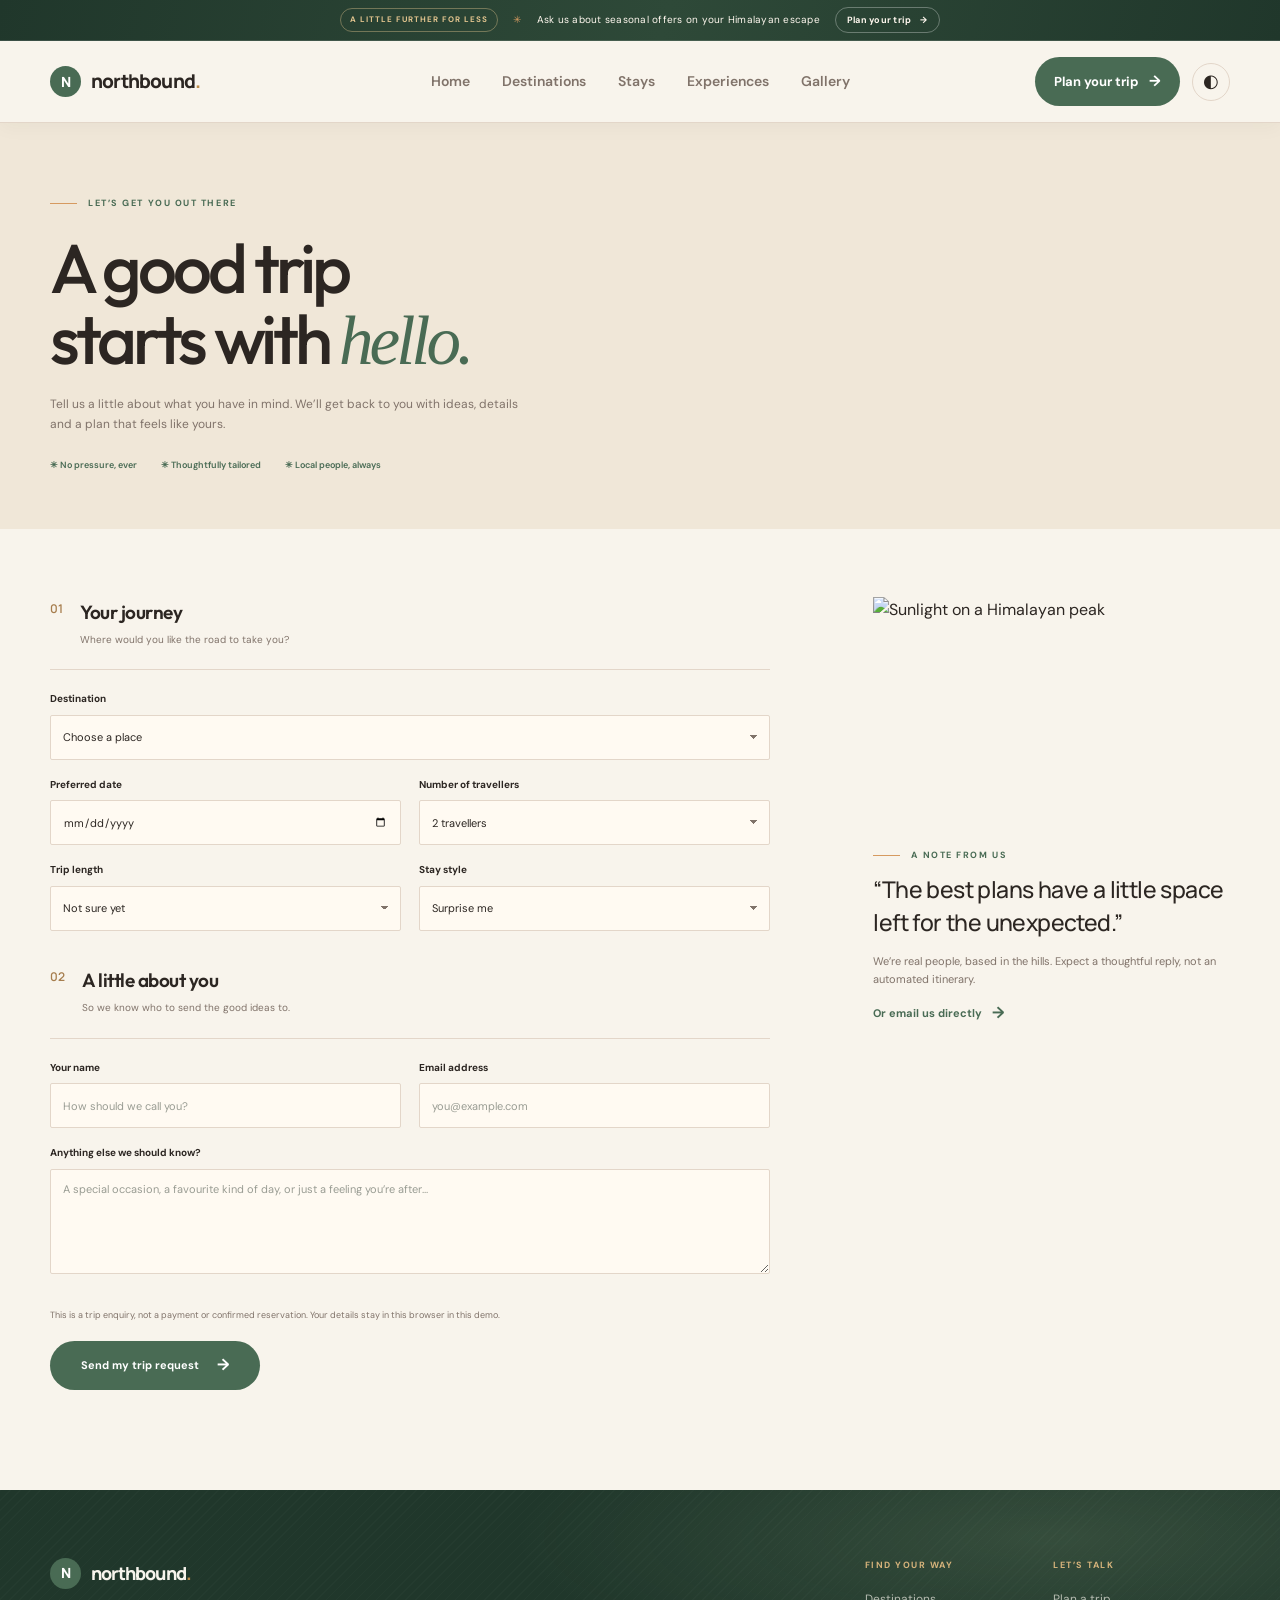
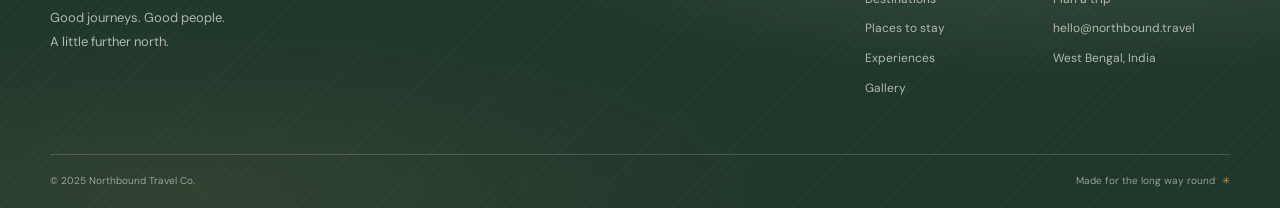
==== commit 80855c8d: "travel project" ====
--- a/booking.html
+++ b/booking.html
@@ -13,7 +13,7 @@
   <aside class="announcement-bar" aria-label="Seasonal travel offers"><div class="announcement-group"><span>A LITTLE FURTHER FOR LESS</span><span class="announcement-star" aria-hidden="true">✳</span><span>Ask us about seasonal offers on your Himalayan escape</span><a href="booking.html">Plan your trip <span aria-hidden="true">→</span></a></div></aside>
   <header class="site-header"><div class="container nav-wrap"><a class="brand" href="index.html" aria-label="Northbound home"><span class="brand-mark">N</span><span>northbound<span class="brand-period">.</span></span></a><nav class="primary-nav" id="primary-nav" aria-label="Main navigation"><a href="index.html">Home</a><a href="destinations.html">Destinations</a><a href="stays.html">Stays</a><a href="experiences.html">Experiences</a><a href="gallery.html">Gallery</a><a class="nav-book mobile-book active" href="booking.html">Plan your trip <span aria-hidden="true">↗</span></a></nav><div class="header-actions"><a class="header-book" href="booking.html">Plan your trip <span aria-hidden="true">↗</span></a><button class="theme-toggle" type="button" aria-label="Switch to dark mode" title="Toggle color theme"><span class="theme-icon" aria-hidden="true">◐</span></button><button class="menu-toggle" type="button" aria-expanded="false" aria-controls="primary-nav" aria-label="Open menu"><span></span><span></span></button></div></div></header>
   <main>
-    <section class="booking-intro"><div class="container booking-intro-inner"><p class="eyebrow"><span class="eyebrow-line"></span> LET’S GET YOU OUT THERE</p><h1>A good trip starts with <em>hello.</em></h1><p>Tell us a little about what you have in mind. We’ll get back to you with ideas, details and a plan that feels like yours.</p><div class="booking-trust"><span>✳ No pressure, ever</span><span>✳ Thoughtfully tailored</span><span>✳ Local people, always</span></div></div></section>
+    <section class="booking-intro"><div class="container booking-intro-inner"><p class="eyebrow"><span class="eyebrow-line"></span> LET’S GET YOU OUT THERE</p><h1>A good trip<br class="desktop-break">starts with <em>hello.</em></h1><p>Tell us a little about what you have in mind. We’ll get back to you with ideas, details and a plan that feels like yours.</p><div class="booking-trust"><span>✳ No pressure, ever</span><span>✳ Thoughtfully tailored</span><span>✳ Local people, always</span></div></div></section>
     <section class="booking-section"><div class="container booking-layout">
       <div class="booking-form-wrap">
         <form id="booking-form" class="booking-form">
--- a/css/travel.css
+++ b/css/travel.css
@@ -370,6 +370,7 @@
 .booking-aside .text-link { margin-top: 0; }
 
 @media (max-width: 900px) {
+  .desktop-break { display: none; }
   .container { width: min(var(--container), calc(100% - 44px)); }
   .section-heading { align-items: flex-start; flex-direction: column; gap: 14px; }
   .section-heading > div { width: 100%; }
@@ -469,6 +470,7 @@
   .destination-info { right: 12px; bottom: 14px; left: 13px; }
   .destination-info strong { font-size: 18px; }
   .destination-info small { font-size: 8px; }
+  
   .round-arrow { width: 32px; height: 32px; }
   .card-tag { top: 11px; left: 11px; padding: 6px 7px; font-size: 7px; }
   .feature-section { padding: 72px 0; }
